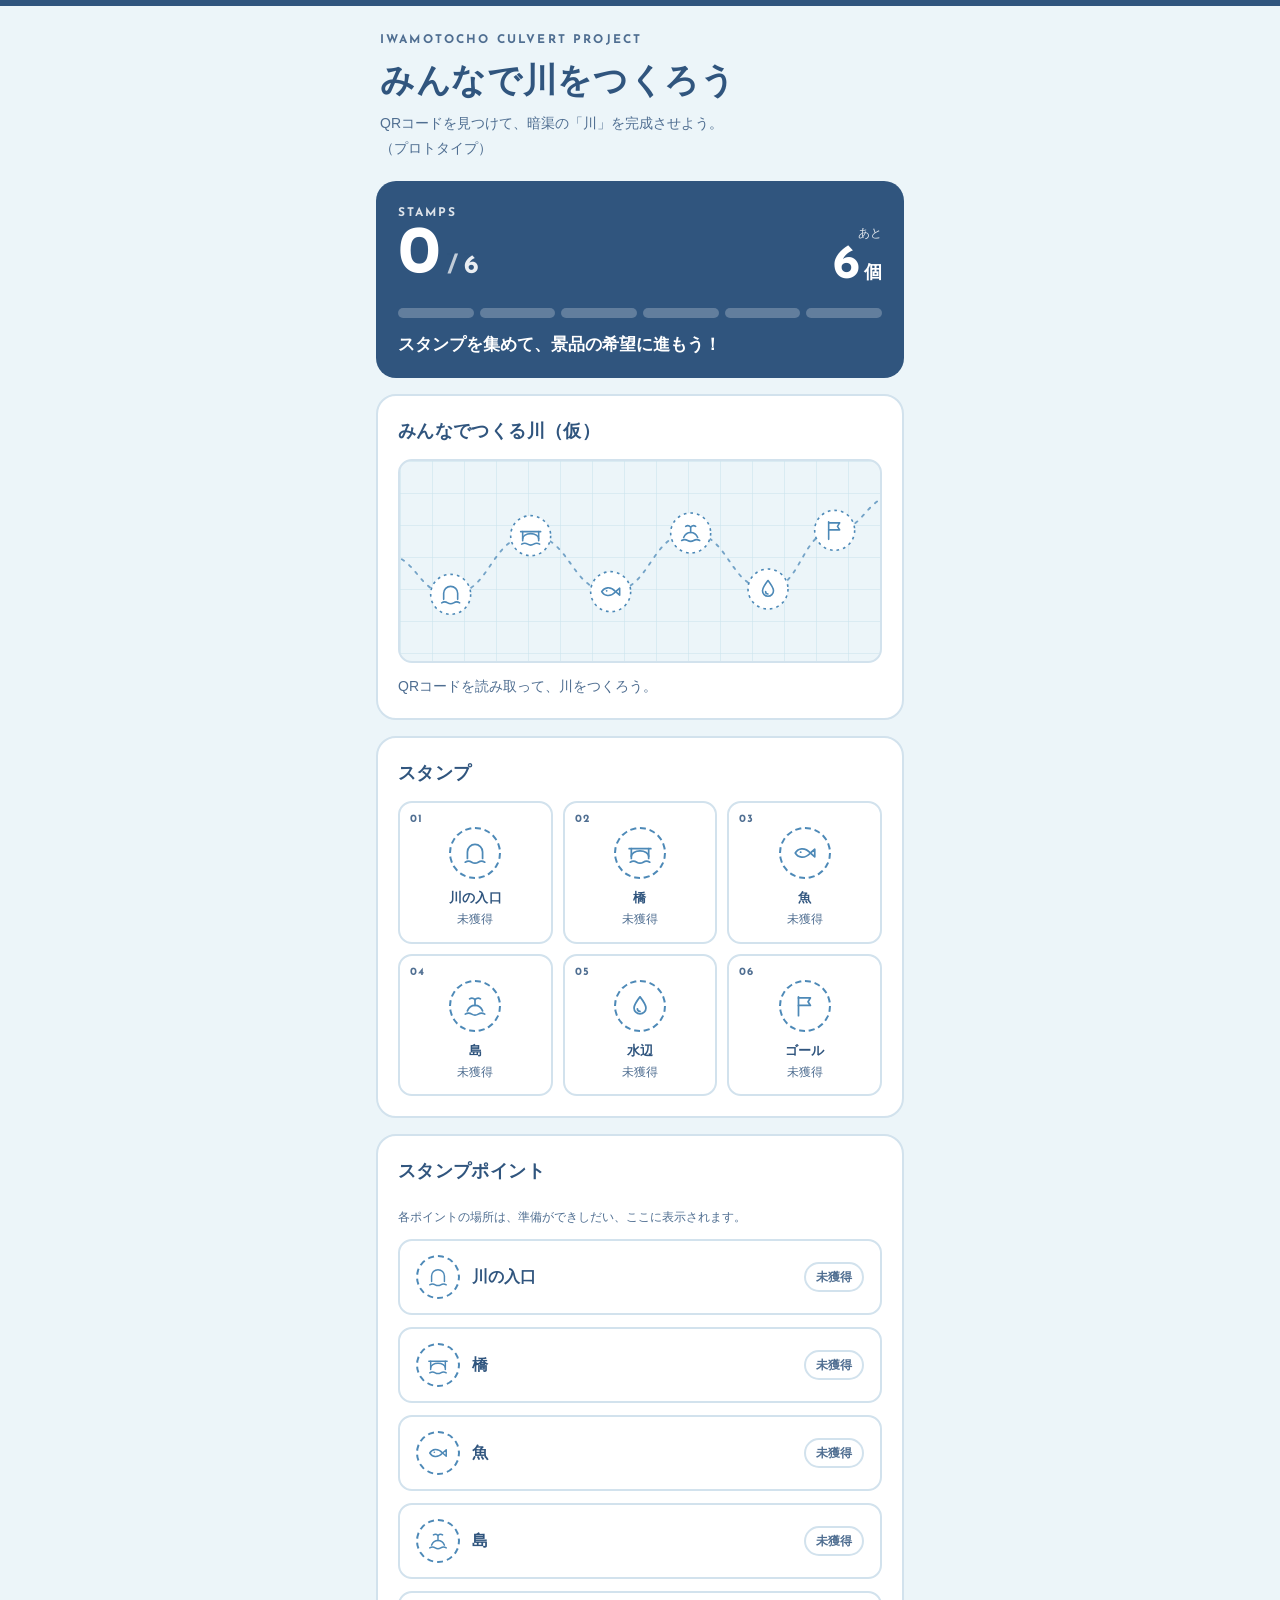
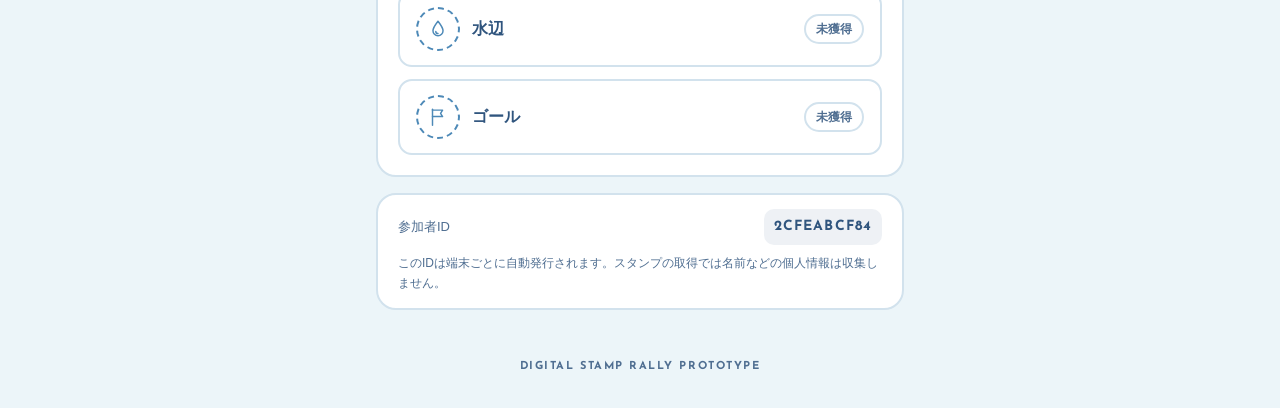
==== index.html @ 435dc647 "プロトタイプ用調整05" ====
<!doctype html>
<html lang="ja">
<head>
  <meta charset="utf-8">
  <meta name="viewport" content="width=device-width,initial-scale=1,viewport-fit=cover">
  <meta name="theme-color" content="#30557e">
  <title>みんなで川をつくろう｜デジタルスタンプラリー</title>
  <!-- 欧文・数字：Josefin Sans Bold（Google Fonts / SIL Open Font License） -->
  <link rel="preconnect" href="https://fonts.googleapis.com">
  <link rel="preconnect" href="https://fonts.gstatic.com" crossorigin>
  <link rel="stylesheet" href="https://fonts.googleapis.com/css2?family=Josefin+Sans:wght@700&display=swap">
  <!-- 日本語：筑紫A丸ゴシックのWebフォントを契約した場合は、ここに読み込みタグを追加します（README参照）
  <link rel="stylesheet" href="https://use.typekit.net/（キットID）.css">
  -->
  <link rel="stylesheet" href="brand.css">
  <link rel="stylesheet" href="style.css">
</head>
<body>
<!-- スタンプのアイコン（線画）。スタンプ枠・川の図・バナーで共通に使います。線の太さ・端の形はすべて同じです。 -->
<svg class="icon-defs" aria-hidden="true" focusable="false">
  <symbol id="icon-river" viewBox="0 0 24 24" fill="none" stroke="currentColor" stroke-width="1.6" stroke-linecap="round" stroke-linejoin="round"><path d="M5 17v-6a7 7 0 0 1 14 0v6"/><path d="M3 20.5c2-1.2 4-1.2 6 0s4 1.2 6 0 4-1.2 6 0"/></symbol>
  <symbol id="icon-bridge" viewBox="0 0 24 24" fill="none" stroke="currentColor" stroke-width="1.6" stroke-linecap="round" stroke-linejoin="round"><path d="M2 8h20"/><path d="M4 8v9M20 8v9"/><path d="M4 15a8 5 0 0 1 16 0"/><path d="M3 20.5c2-1.2 4-1.2 6 0s4 1.2 6 0 4-1.2 6 0"/></symbol>
  <symbol id="icon-fish" viewBox="0 0 24 24" fill="none" stroke="currentColor" stroke-width="1.6" stroke-linecap="round" stroke-linejoin="round"><path d="M3 12c2.5-4.2 8.5-6 14 0-5.5 6-11.5 4.2-14 0z"/><path d="M17 12l4-3.5v7z"/><circle cx="8" cy="11.2" r=".9" fill="currentColor" stroke="none"/></symbol>
  <symbol id="icon-island" viewBox="0 0 24 24" fill="none" stroke="currentColor" stroke-width="1.6" stroke-linecap="round" stroke-linejoin="round"><path d="M5 16.5c1.5-3.5 4-5 7-5s5.5 1.5 7 5"/><path d="M12 11.5V6"/><path d="M12 6c-1.6-1.5-3.5-1.6-5-.6M12 6c1.6-1.5 3.5-1.6 5-.6"/><path d="M3 19.5c2-1.2 4-1.2 6 0s4 1.2 6 0 4-1.2 6 0"/></symbol>
  <symbol id="icon-water" viewBox="0 0 24 24" fill="none" stroke="currentColor" stroke-width="1.6" stroke-linecap="round" stroke-linejoin="round"><path d="M12 3.5c3.2 4.2 5.5 7.2 5.5 10.3a5.5 5.5 0 0 1-11 0c0-3.1 2.3-6.1 5.5-10.3z"/><path d="M9.6 14.6a2.4 2.4 0 0 0 2.4 2.4"/></symbol>
  <symbol id="icon-goal" viewBox="0 0 24 24" fill="none" stroke="currentColor" stroke-width="1.6" stroke-linecap="round" stroke-linejoin="round"><path d="M6 21V3.5"/><path d="M6 4.5h11l-2.2 3.5 2.2 3.5H6"/></symbol>
  <symbol id="icon-check" viewBox="0 0 24 24" fill="none" stroke="currentColor" stroke-width="1.6" stroke-linecap="round" stroke-linejoin="round"><path d="M5 12.5l4.5 4.5L19 7.5"/></symbol>
  <symbol id="icon-pin" viewBox="0 0 24 24" fill="none" stroke="currentColor" stroke-width="1.6" stroke-linecap="round" stroke-linejoin="round"><path d="M12 21s6.5-5.6 6.5-11a6.5 6.5 0 0 0-13 0c0 5.4 6.5 11 6.5 11z"/><circle cx="12" cy="10" r="2.3"/></symbol>
  <symbol id="icon-route" viewBox="0 0 24 24" fill="none" stroke="currentColor" stroke-width="1.6" stroke-linecap="round" stroke-linejoin="round"><circle cx="6" cy="18" r="2"/><circle cx="18" cy="6" r="2"/><path d="M8 18h6.5a3.5 3.5 0 0 0 0-7h-5a3.5 3.5 0 0 1 0-7H16"/></symbol>
</svg>

<header class="hero">
  <p class="eyebrow en">IWAMOTOCHO CULVERT PROJECT</p>
  <h1><span class="ph">みんなで</span><span class="ph">川をつくろう</span></h1>
  <p class="lead"><span class="ph">QRコードを見つけて、</span><span class="ph">暗渠の「川」を</span><span class="ph">完成させよう。</span><br>
    （プロトタイプ）</p>
</header>

<main class="container">
  <!-- 進捗バナー：取得数と、景品を希望できるまでの残り個数 -->
  <section id="progressBanner" class="banner" data-state="empty" aria-label="スタンプの進み具合">
    <div class="banner-top">
      <p class="banner-count">
        <span class="banner-label en">STAMPS</span>
        <span class="banner-figure"><span id="count" class="count num">0</span><span class="of num">/</span><span id="total" class="num">6</span></span>
      </p>
      <p class="banner-remain">
        <span class="remain-wrap">
          <span class="banner-label">あと</span>
          <span class="banner-figure"><span id="remain" class="num">6</span><span class="unit">個</span></span>
        </span>
        <span class="done-wrap">
          <svg class="icon done-icon" aria-hidden="true"><use href="#icon-check"></use></svg>
          <span class="banner-label en">COMPLETE</span>
        </span>
      </p>
    </div>
    <div id="bannerBar" class="banner-bar" role="progressbar" aria-label="スタンプ獲得の進み具合" aria-valuemin="0" aria-valuemax="6" aria-valuenow="0"></div>
    <p id="bannerMessage" class="banner-message">スタンプを集めて、景品の希望に進もう！</p>
    <p id="bannerNote" class="banner-note" hidden></p>
  </section>

  <!-- QRを読み取った結果（獲得・獲得済み・通信エラー・完成） -->
  <section id="scanResult" class="scan-result" role="status" aria-live="polite" hidden></section>

  <a id="surveyLink" class="survey-link hidden" href="survey/">
    <span class="survey-link-title">アンケートに回答する</span>
    <span class="survey-link-sub">コンプリートした方へ。景品の希望もこちらから</span>
  </a>

  <section class="card river-card">
    <div class="card-head"><h2>みんなでつくる川（仮）</h2></div>
    <div id="river" class="river"></div>
    <p id="riverMessage" class="river-message">QRコードを読み取って、川をつくろう。</p>
  </section>

  <section class="card">
    <div class="card-head"><h2>スタンプ</h2></div>
    <div id="stamps" class="stamps"></div>
  </section>

  <!-- スタンプポイントの場所（js/rally-data.js に登録した内容を表示します） -->
  <section class="card spots-card" id="spotsCard">
    <div class="card-head"><h2>スタンプポイント</h2></div>
    <ul id="spotList" class="spot-list"></ul>
    <p id="spotsOverview" class="spots-overview" hidden></p>
  </section>

  <section class="card id-card">
    <div class="status-row">
      <span>参加者ID</span>
      <code id="participantId" class="num">読み込み中…</code>
    </div>
    <p class="small">このIDは端末ごとに自動発行されます。スタンプの取得では名前などの個人情報は収集しません。</p>
  </section>
</main>

<footer class="en">DIGITAL STAMP RALLY PROTOTYPE</footer>
<script src="js/config.js"></script>
<script src="js/rally-data.js"></script>
<script src="js/app.js"></script>
</body>
</html>
---- brand.css ----
/*
 * ブランド設定（すきまキッズラボ）
 * 色・フォント・角丸・余白は、ここだけで管理します。各ページのCSSは、ここの変数を使います。
 * 色を変えたいときは、このファイルの :root だけを書き換えてください。
 */
:root{
  /* ── ブランドカラー（この3色と白だけを基本にします） ── */
  --color-primary:#30557e;    /* 見出し・主要ボタン・重要な文字・強いコントラストが必要な要素 */
  --color-secondary:#4d89b7;  /* 進捗・補助的なボタンの枠・線・アイコン・スタンプの状態 */
  --color-accent:#62adca;     /* アクセント・アニメーション・進捗の強調 */
  --color-white:#ffffff;

  /* ── 読みやすさの基準（コントラスト比） ──
   * 主色 #30557e は白の上で 7.7:1。文字はこの色を基本にします。
   * サブカラー #4d89b7 は白の上で 3.8:1、アクセント #62adca は 2.5:1 のため、
   * 小さな文字には使わず、線・アイコン・図形・大きな文字にだけ使います。 */

  /* ── 上の色を白に重ねた淡い色（背景・罫線用。色味はブランドカラーと同じ） ──
   * accent 12%：ページの背景 / accent 22%・35%：区切りや面 / secondary 25%：罫線 / primary 8%：控えめな面 */
  --tint-accent-12:#ecf5f9;
  --tint-accent-22:#dcedf3;
  --tint-accent-35:#c8e2ec;
  --tint-secondary-25:#d2e2ed;
  --tint-primary-08:#eef1f5;

  /* ── 役割ごとの色 ── */
  --color-bg:var(--tint-accent-12);
  --color-surface:var(--color-white);
  --color-text:var(--color-primary);
  --color-text-muted:#4f6e91;   /* 主色を白に85%重ねた色。白の上で 5.3:1 */
  --color-line:var(--tint-secondary-25);
  --color-on-primary:var(--color-white);
  --color-on-primary-muted:rgba(255,255,255,.84);

  /* ── フォント ──
   * 日本語：筑紫A丸ゴシック。有料フォントのため、フォントファイルはこのリポジトリに含めていません。
   *   Adobe Fonts などで契約してWebフォントを読み込むと、先頭の名前で表示されます（README参照）。
   *   使えないときは、下のフォントに順に切り替わります（実際に表示されるのは筑紫A丸ゴシックではありません）。
   * 欧文・数字・英語ラベル：Josefin Sans Bold（Google Fontsから読み込み） */
  --font-ja:"fot-tsukuardgothic-std","FOT-TsukuARdGothic Std","FOT-筑紫A丸ゴシック Std","筑紫A丸ゴシック","Tsukushi A Round Gothic",
    "Hiragino Maru Gothic ProN","ヒラギノ丸ゴ ProN","Yu Gothic","YuGothic","Noto Sans JP","Meiryo",sans-serif;
  --font-en:"Josefin Sans",var(--font-ja);

  /* ── 角丸・余白 ── */
  --radius-card:20px;      /* カード・パネル */
  --radius-control:14px;   /* ボタン・入力欄・スタンプ枠 */
  --radius-pill:999px;     /* バッジ */
  --space-1:4px;--space-2:8px;--space-3:12px;--space-4:16px;--space-5:24px;--space-6:32px;

  --ease:cubic-bezier(.2,.8,.2,1);
  color-scheme:light;
}

*{box-sizing:border-box}
html{-webkit-text-size-adjust:100%}
body{margin:0;background:var(--color-bg);color:var(--color-text);font-family:var(--font-ja);line-height:1.7;-webkit-tap-highlight-color:transparent}
body:before{content:"";display:block;height:6px;background:var(--color-primary)}
body{padding:0 env(safe-area-inset-right) env(safe-area-inset-bottom) env(safe-area-inset-left)}

/* 欧文・数字・英語ラベル（Josefin Sans Bold） */
.en{font-family:var(--font-en);font-weight:700;letter-spacing:.14em}
.num{font-family:var(--font-en);font-weight:700;font-variant-numeric:lining-nums tabular-nums}

/* 日本語の見出しを、文節の区切りでだけ折り返す */
.ph{display:inline-block}

a{color:var(--color-primary);text-decoration-color:var(--color-secondary);text-underline-offset:3px;text-decoration-thickness:2px}
:focus-visible{outline:3px solid var(--color-primary);outline-offset:2px}

/* ボタン（共通）：主要＝主色で塗る / 補助＝白地にサブカラーの枠 */
.btn{display:inline-flex;align-items:center;justify-content:center;gap:var(--space-2);min-height:48px;padding:10px 18px;border-radius:var(--radius-control);
  font:inherit;font-weight:700;font-size:15px;text-decoration:none;cursor:pointer;border:2px solid var(--color-primary);background:var(--color-primary);color:var(--color-on-primary)}
.btn.sub{background:var(--color-white);border-color:var(--color-secondary);color:var(--color-primary)}
.btn:disabled{opacity:.6;cursor:wait}
---- style.css ----
/* スタンプラリー画面のスタイル。色・フォント・角丸は brand.css の変数を使います。 */
.icon-defs{position:absolute;width:0;height:0;overflow:hidden}
.hidden{display:none}
.icon{width:24px;height:24px;flex:none}

/* ヘッダー */
.hero{max-width:560px;margin:auto;padding:var(--space-5) 20px var(--space-3)}
.eyebrow{font-size:12px;letter-spacing:.18em;color:var(--color-text-muted);margin:0 0 var(--space-2)}
.hero h1{font-weight:700;font-size:clamp(26px,7.4vw,34px);letter-spacing:.02em;line-height:1.3;margin:0 0 var(--space-2)}
.hero .lead{margin:0;color:var(--color-text-muted);font-size:14px;line-height:1.8}

.container{max-width:560px;margin:auto;padding:var(--space-2) var(--space-4) var(--space-5)}
.card{background:var(--color-surface);border:2px solid var(--color-line);border-radius:var(--radius-card);padding:20px;margin-bottom:var(--space-4)}
.card-head{display:flex;justify-content:space-between;align-items:baseline;gap:var(--space-3);margin-bottom:var(--space-3)}
.card-head h2{font-weight:700;font-size:18px;letter-spacing:.02em;margin:0}

/* 進捗バナー */
.banner{position:relative;margin:0 0 var(--space-4);padding:var(--space-5) 22px 20px;border-radius:var(--radius-card);background:var(--color-primary);color:var(--color-on-primary);overflow:hidden}
.banner.is-new{animation:glow 1.3s .15s ease-out}
.banner-top{display:flex;justify-content:space-between;align-items:flex-end;gap:var(--space-4)}
.banner-count,.banner-remain{margin:0}
.banner-label{display:block;font-size:12px;line-height:1.4;color:var(--color-on-primary-muted)}
.banner-label.en{letter-spacing:.16em}
.banner-figure{display:flex;align-items:baseline;gap:4px;line-height:1}
.banner-count .count{font-size:clamp(52px,16vw,68px);display:inline-block}
.banner-count .of{font-size:26px;opacity:.7;margin:0 2px}
.banner-count #total{font-size:26px;opacity:.9}
.banner-remain{text-align:right}
.banner-remain .banner-figure{justify-content:flex-end}
.banner-remain #remain{font-size:clamp(38px,12vw,48px);display:inline-block}
.banner-remain .unit{font-size:18px;font-weight:700}
.count.bump,#remain.bump{animation:bump .6s var(--ease)}
.done-wrap{display:none;flex-direction:column;align-items:flex-end;gap:var(--space-1)}
.done-icon{width:40px;height:40px;padding:8px;border-radius:50%;background:var(--color-accent);color:var(--color-primary);box-sizing:border-box}
.banner[data-state=complete] .remain-wrap{display:none}
.banner[data-state=complete] .done-wrap{display:flex}
.banner[data-state=complete].is-new .done-icon{animation:press .7s .2s var(--ease) both}
.banner-bar{display:grid;grid-auto-flow:column;grid-auto-columns:1fr;gap:6px;margin:18px 0 14px}
.seg{position:relative;height:10px;border-radius:var(--radius-pill);background:rgba(255,255,255,.24);overflow:hidden}
.seg:after{content:"";position:absolute;inset:0;border-radius:inherit;background:var(--color-accent);transform:scaleX(0);transform-origin:left}
.seg.on:after{transform:scaleX(1)}
.seg.is-new:after{animation:seg-fill .8s .1s var(--ease) both}
.banner-message{margin:0;font-size:17px;font-weight:700;line-height:1.55}
.banner-note{margin:var(--space-2) 0 0;font-size:13px;line-height:1.6;color:var(--color-on-primary-muted)}

/* 川の図：点線が暗渠、獲得した区間に水が現れる */
.river{border-radius:var(--radius-control);background:var(--tint-accent-12);border:2px solid var(--color-line);overflow:hidden}
.river svg{display:block;width:100%;height:auto}
.river .grid{fill:none;stroke:var(--tint-accent-35);stroke-width:.8}
.river .culvert{fill:none;stroke:var(--color-secondary);stroke-opacity:.75;stroke-width:1.4;stroke-dasharray:2 5;stroke-linecap:round}
.river .water{fill:none;stroke:var(--color-accent);stroke-width:7;stroke-linecap:round}
.river .water.is-new{stroke-dasharray:1;stroke-dashoffset:1;animation:reveal 1s .15s var(--ease) forwards}
.river .water.outflow.is-new{animation-delay:.9s}
.river .flow{fill:none;stroke:var(--color-white);stroke-width:1.6;stroke-linecap:round;stroke-dasharray:.02 .03;opacity:.85;animation:flow 14s linear infinite}
.river .flow.is-new{opacity:0;animation:flow 14s linear infinite,fade-in .8s 1.5s forwards}
.river .node{color:var(--color-secondary);transform-box:fill-box;transform-origin:center}
.river .disc{fill:var(--color-white);stroke:var(--color-secondary);stroke-width:1.2;stroke-dasharray:2 3}
.river .halo{fill:none;stroke:var(--color-accent);stroke-width:2;opacity:0;transform-box:fill-box;transform-origin:center}
.river .node.got{color:var(--color-white)}
.river .node.got .disc{fill:var(--color-primary);stroke:var(--color-white);stroke-width:2;stroke-dasharray:none}
.river .node.is-new{animation:press .7s var(--ease) both}
.river .node.is-new .halo{animation:halo 1.3s .25s ease-out}
.river .node.is-again{animation:nudge .9s ease}
.river-message{margin:var(--space-3) 0 0;font-size:14px;color:var(--color-text-muted)}
.river.is-complete+.river-message{color:var(--color-primary);font-weight:700;font-size:16px}

/* スタンプ枠 */
.stamps{display:grid;grid-template-columns:repeat(3,1fr);gap:10px}
.stamp{position:relative;padding:24px 6px 12px;border:2px solid var(--color-line);border-radius:var(--radius-control);background:var(--color-white);text-align:center;transition:border-color .3s}
.stamp-no{position:absolute;top:8px;left:10px;font-family:var(--font-en);font-weight:700;font-size:11px;letter-spacing:.1em;color:var(--color-text-muted)}
.seal{width:52px;height:52px;margin:0 auto 8px;border-radius:50%;border:2px dashed var(--color-secondary);display:grid;place-items:center;color:var(--color-secondary)}
.seal .icon{width:26px;height:26px}
.stamp strong{display:block;font-size:13px;font-weight:700;letter-spacing:.02em}
.stamp small{display:block;font-size:12px;color:var(--color-text-muted)}
.stamp.got{border-color:var(--color-secondary)}
.stamp.got .seal{border:0;background:var(--color-primary);color:var(--color-white)}
.stamp.got small{color:var(--color-primary);font-weight:700}
.stamp.is-new{border-color:var(--color-accent);animation:ring 1.4s .2s ease-out}
.stamp.is-new .seal{animation:press .7s var(--ease) both}
.stamp.is-new:after,.stamp.is-again:after{position:absolute;top:8px;right:10px;font-family:var(--font-en);font-weight:700;font-size:10.5px;letter-spacing:.1em;color:var(--color-primary)}
.stamp.is-new:after{content:"NEW"}
.stamp.is-again{border-color:var(--color-primary);animation:again 1.6s ease}
.stamp.is-again:after{content:"再読取";font-family:var(--font-ja);letter-spacing:.04em;color:var(--color-text-muted)}

/* 読み取り結果パネル */
.scan-result{position:relative;margin:0 0 var(--space-4);padding:20px 18px 16px;border-radius:var(--radius-card);background:var(--color-white);border:2px solid var(--color-line);animation:rise .45s var(--ease)}
.scan-result.settled{animation:none}
.sr-main{display:flex;gap:14px;align-items:flex-start;padding-right:30px}
.sr-main>div{min-width:0}
.sr-seal{flex:none;width:56px;height:56px;border-radius:50%;display:grid;place-items:center;background:var(--color-primary);color:var(--color-white)}
.sr-seal .icon{width:28px;height:28px}
.sr-kicker{margin:2px 0 4px;font-family:var(--font-en);font-weight:700;font-size:12px;letter-spacing:.14em;color:var(--color-text-muted)}
.sr-title{margin:0;font-weight:700;font-size:20px;line-height:1.45}
.sr-body{margin:6px 0 0;font-size:14px;color:var(--color-text-muted)}
.sr-title,.sr-body{word-break:auto-phrase}
.sr-close{position:absolute;top:6px;right:6px;width:44px;height:44px;border:0;border-radius:50%;background:transparent;color:var(--color-text-muted);font-size:22px;line-height:1;cursor:pointer}
.sr-sync{display:flex;align-items:center;gap:var(--space-2);margin:14px 0 0;padding-top:12px;border-top:2px solid var(--color-line);font-size:13px;color:var(--color-text-muted)}
.sr-sync:before{content:"";flex:none;width:10px;height:10px;border-radius:50%;background:var(--color-secondary)}
.sr-sync[data-state=saving]:before{animation:blink 1s ease-in-out infinite}
.sr-sync[data-state=saved]:before{background:var(--color-accent)}
.sr-sync[data-state=failed]:before{background:var(--color-white);border:2.5px solid var(--color-primary)}
.sr-error{margin:var(--space-3) 0 0;padding:var(--space-3) 14px;border-radius:var(--radius-control);background:var(--tint-primary-08);border:2px dashed var(--color-secondary);font-size:14px;color:var(--color-text)}
.sr-error strong{display:block;margin-bottom:2px;font-size:15px}
.sr-error p{margin:0}
.sr-retry,.sr-cta{display:flex;align-items:center;justify-content:center;width:100%;min-height:48px;margin-top:var(--space-3);padding:10px 16px;border-radius:var(--radius-control);font:inherit;font-weight:700;font-size:15px;text-align:center;text-decoration:none;cursor:pointer}
.sr-retry{border:2px solid var(--color-secondary);background:var(--color-white);color:var(--color-primary)}
.sr-cta{border:2px solid var(--color-primary);background:var(--color-primary);color:var(--color-white)}
.scan-result[data-tone=new]{border-color:var(--color-accent);box-shadow:inset 6px 0 0 var(--color-accent)}
.scan-result[data-tone=new]:not(.settled) .sr-seal{animation:press .7s .1s var(--ease) both}
.scan-result[data-tone=again] .sr-seal{background:var(--color-white);border:2px solid var(--color-primary);color:var(--color-primary)}
.scan-result[data-tone=info] .sr-seal,.scan-result[data-tone=error] .sr-seal{background:var(--color-white);border:2px dashed var(--color-primary);color:var(--color-primary);font-family:var(--font-en);font-size:26px;font-weight:700}
.scan-result[data-tone=info],.scan-result[data-tone=error]{border-style:dashed;border-color:var(--color-secondary)}
.scan-result[data-tone=complete]{background:var(--tint-accent-22);border-color:var(--color-accent);overflow:hidden}
.scan-result[data-tone=complete]:after{content:"";position:absolute;left:-10%;right:-10%;bottom:-38px;height:60px;border-top:2px solid var(--color-accent);border-radius:50%;animation:wave 1.4s .2s var(--ease) both;pointer-events:none}
.scan-result[data-tone=complete]:not(.settled) .sr-seal{animation:press .7s .1s var(--ease) both}
.scan-result[data-tone=complete] .sr-kicker,.scan-result[data-tone=complete] .sr-body,.scan-result[data-tone=complete] .sr-sync,.scan-result[data-tone=complete] .sr-close{color:var(--color-primary)}
.scan-result[data-tone=complete] .sr-title{font-size:23px}
.scan-result[data-tone=complete] .sr-sync{border-color:var(--tint-accent-35)}
.scan-result[data-tone=complete] .sr-sync:before{background:var(--color-primary)}
.scan-result[data-tone=complete] .sr-error{background:var(--color-white)}

/* アンケートへの導線 */
.survey-link{display:block;margin-bottom:var(--space-4);padding:18px 48px 18px 20px;border-radius:var(--radius-card);background:var(--color-primary);color:var(--color-on-primary);text-decoration:none;position:relative;border:2px solid var(--color-primary)}
.survey-link:after{content:"→";position:absolute;right:20px;top:50%;transform:translateY(-50%);font-size:20px}
.survey-link-title{display:block;font-weight:700;font-size:17px}
.survey-link-sub{display:block;font-size:13px;color:var(--color-on-primary-muted);margin-top:2px}
.survey-link.hidden{display:none}

/* スタンプポイントの案内 */
.spot-list{list-style:none;margin:0;padding:0;display:grid;gap:var(--space-3)}
.spot{border:2px solid var(--color-line);border-radius:var(--radius-control);padding:14px 16px;background:var(--color-white)}
.spot.got{border-color:var(--color-secondary)}
.spot.is-new{animation:ring 1.4s .2s ease-out}
.spot-head{display:flex;align-items:center;gap:var(--space-3)}
.spot-seal{flex:none;width:44px;height:44px;border-radius:50%;display:grid;place-items:center;border:2px dashed var(--color-secondary);color:var(--color-secondary)}
.spot-seal .icon{width:22px;height:22px}
.spot.got .spot-seal{border:0;background:var(--color-primary);color:var(--color-white)}
.spot-name{flex:1;min-width:0;font-weight:700;font-size:16px}
.spot-state{flex:none;font-size:12px;font-weight:700;padding:3px 10px;border-radius:var(--radius-pill);border:2px solid var(--color-line);color:var(--color-text-muted);white-space:nowrap}
.spot.got .spot-state{background:var(--color-primary);border-color:var(--color-primary);color:var(--color-white)}
.spot-desc{margin:var(--space-3) 0 0;font-size:14px;line-height:1.7}
.spot-desc.pending{color:var(--color-text-muted)}
.spot-actions{display:flex;flex-wrap:wrap;gap:var(--space-2);margin-top:var(--space-3)}
.spot-actions .btn{flex:1 1 150px;min-height:46px;padding:8px 12px;font-size:14px}
.spot-actions .icon{width:18px;height:18px}
.spot-map{margin-top:var(--space-3);border-radius:var(--radius-control);overflow:hidden;border:2px solid var(--color-line);aspect-ratio:4/3;background:var(--tint-accent-12)}
.spot-map iframe{display:block;width:100%;height:100%;border:0}
.spots-overview{margin:var(--space-4) 0 0}
.spots-overview .btn{width:100%}

/* 参加者ID */
.id-card{padding:14px 20px}
.status-row{display:flex;justify-content:space-between;align-items:center;gap:var(--space-3)}
.status-row span{font-size:13px;color:var(--color-text-muted)}
code{font-size:14px;letter-spacing:.08em;background:var(--tint-primary-08);padding:6px 10px;border-radius:10px;color:var(--color-primary)}
.small{font-size:12px;color:var(--color-text-muted);line-height:1.7;margin:var(--space-2) 0 0}
footer{text-align:center;color:var(--color-text-muted);font-size:11px;letter-spacing:.16em;padding:var(--space-2) 0 var(--space-6)}

@keyframes press{0%{transform:scale(1.55) rotate(-12deg);opacity:0}55%{transform:scale(.94) rotate(2deg);opacity:1}100%{transform:none;opacity:1}}
@keyframes halo{0%{opacity:.7;transform:scale(1)}100%{opacity:0;transform:scale(2.4)}}
@keyframes ring{0%{box-shadow:0 0 0 0 rgba(98,173,202,.6)}100%{box-shadow:0 0 0 12px rgba(98,173,202,0)}}
@keyframes glow{0%{box-shadow:0 0 0 0 rgba(98,173,202,.7)}100%{box-shadow:0 0 0 14px rgba(98,173,202,0)}}
@keyframes again{0%,100%{box-shadow:0 0 0 0 rgba(48,85,126,0)}25%{box-shadow:0 0 0 4px rgba(48,85,126,.16)}}
@keyframes nudge{0%,100%{transform:none}30%{transform:scale(1.12)}}
@keyframes bump{0%{transform:translateY(45%);opacity:0}100%{transform:none;opacity:1}}
@keyframes seg-fill{from{transform:scaleX(0)}to{transform:scaleX(1)}}
@keyframes rise{from{transform:translateY(10px);opacity:0}to{transform:none;opacity:1}}
@keyframes reveal{to{stroke-dashoffset:0}}
@keyframes flow{to{stroke-dashoffset:-1}}
@keyframes fade-in{to{opacity:.85}}
@keyframes wave{from{transform:translateY(30px);opacity:0}to{transform:none;opacity:1}}
@keyframes blink{50%{opacity:.25}}

@media(max-width:340px){.stamps{grid-template-columns:repeat(2,1fr)}}
@media(max-width:380px){
  .banner{padding:20px 18px 18px}
  .banner-message{font-size:16px}
  .scan-result{padding:16px 14px 14px}
  .sr-main{gap:12px;padding-right:26px}
  .sr-seal{width:44px;height:44px}
  .sr-seal .icon{width:24px;height:24px}
  .sr-title{font-size:18px}
  .scan-result[data-tone=complete] .sr-title{font-size:20px}
}
/* OSで「視差効果を減らす」を選んでいる人には、アニメーションを止めて最終の状態だけを表示する */
@media(prefers-reduced-motion:reduce){
  *,*:before,*:after{animation-duration:.01ms!important;animation-delay:0s!important;animation-iteration-count:1!important;transition:none!important}
  .river .water.is-new{stroke-dashoffset:0}
}
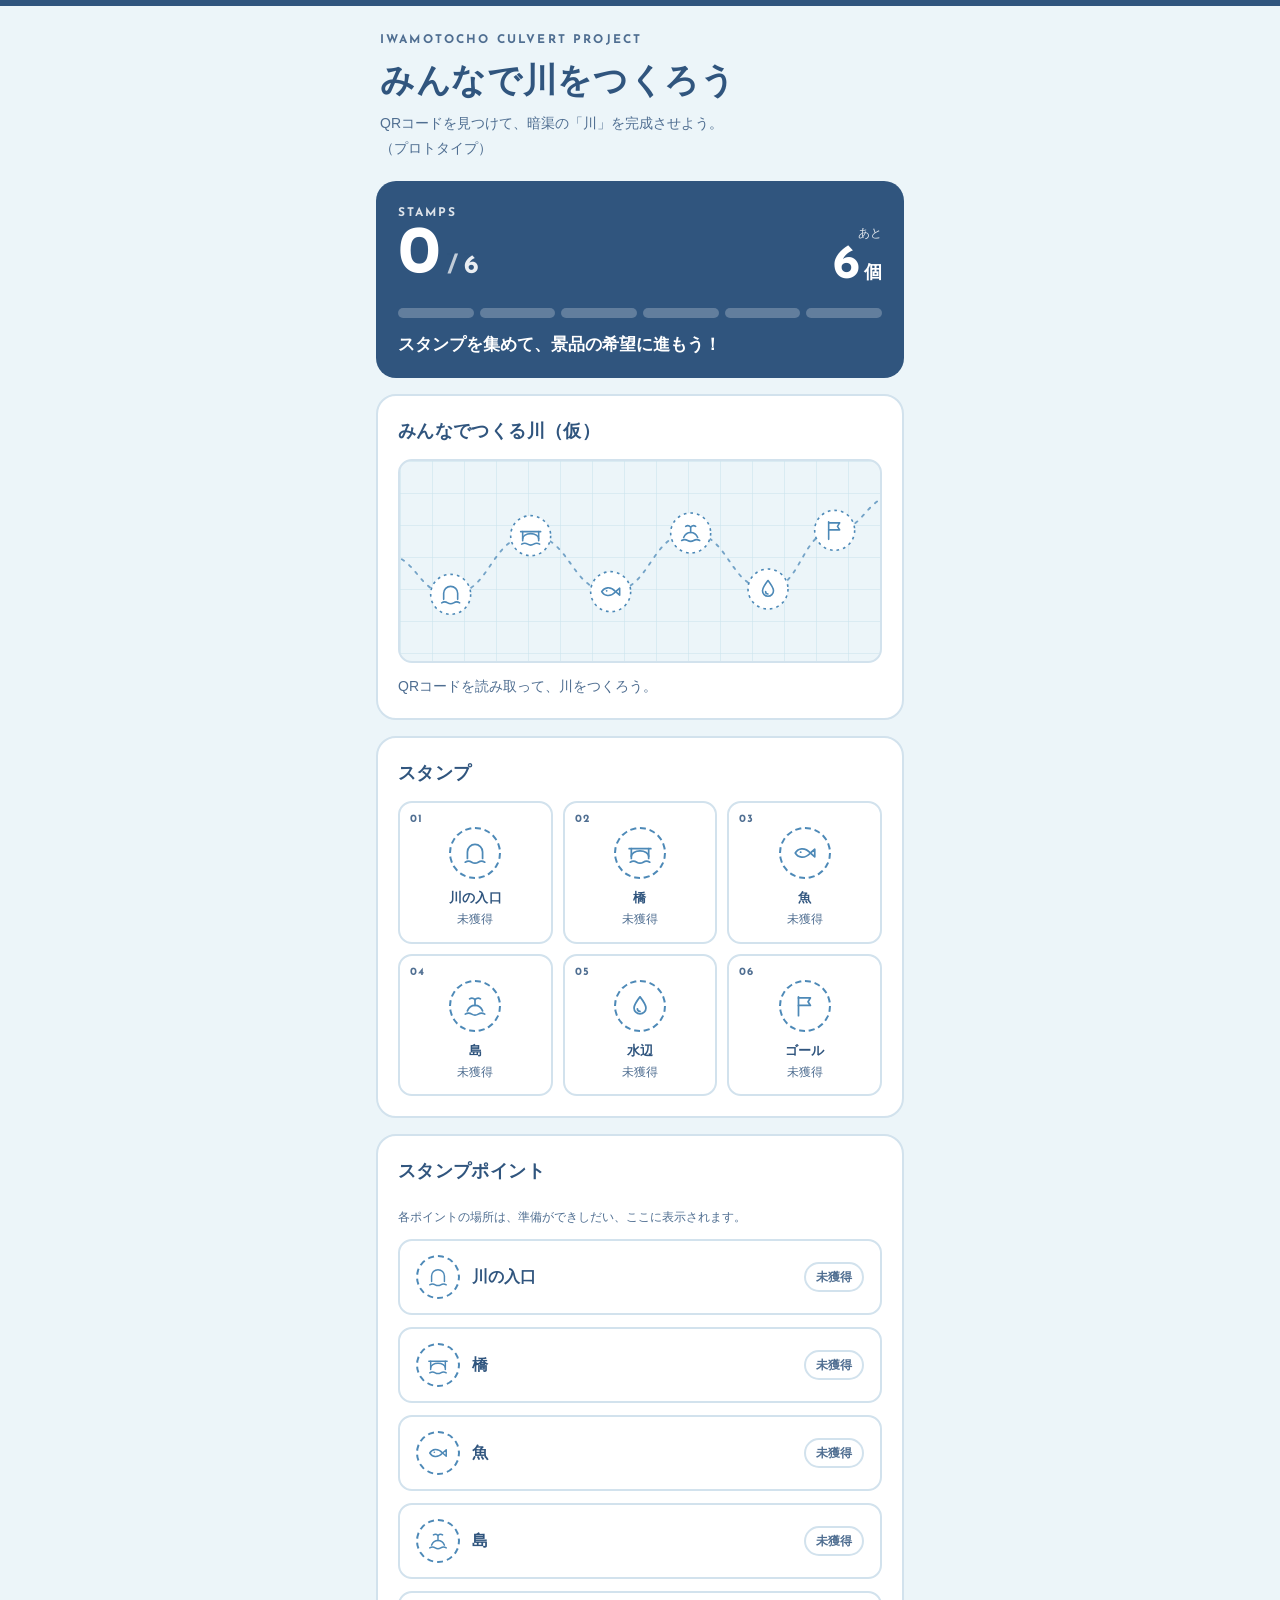
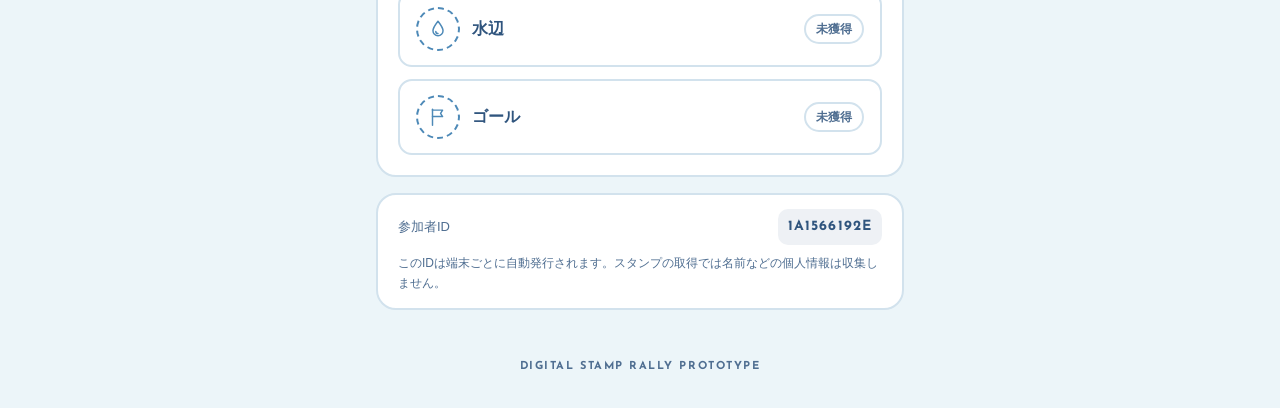
==== commit 476f686c: "プロトタイプ用調整06" ====
--- a/index.html
+++ b/index.html
@@ -4,6 +4,7 @@
   <meta charset="utf-8">
   <meta name="viewport" content="width=device-width,initial-scale=1,viewport-fit=cover">
   <meta name="theme-color" content="#30557e">
+  <meta name="color-scheme" content="light">
   <title>みんなで川をつくろう｜デジタルスタンプラリー</title>
   <!-- 欧文・数字：Josefin Sans Bold（Google Fonts / SIL Open Font License） -->
   <link rel="preconnect" href="https://fonts.googleapis.com">
@@ -12,12 +13,13 @@
   <!-- 日本語：筑紫A丸ゴシックのWebフォントを契約した場合は、ここに読み込みタグを追加します（README参照）
   <link rel="stylesheet" href="https://use.typekit.net/（キットID）.css">
   -->
-  <link rel="stylesheet" href="brand.css">
-  <link rel="stylesheet" href="style.css">
+  <link rel="stylesheet" href="brand.css?v=83e38fe7">
+  <link rel="stylesheet" href="style.css?v=24556202">
 </head>
 <body>
+<noscript><p style="margin:16px;font-size:14px">このページを使うには、ブラウザのJavaScriptを有効にしてください。</p></noscript>
 <!-- スタンプのアイコン（線画）。スタンプ枠・川の図・バナーで共通に使います。線の太さ・端の形はすべて同じです。 -->
-<svg class="icon-defs" aria-hidden="true" focusable="false">
+<svg class="icon-defs" width="0" height="0" style="position:absolute;width:0;height:0;overflow:hidden" aria-hidden="true" focusable="false">
   <symbol id="icon-river" viewBox="0 0 24 24" fill="none" stroke="currentColor" stroke-width="1.6" stroke-linecap="round" stroke-linejoin="round"><path d="M5 17v-6a7 7 0 0 1 14 0v6"/><path d="M3 20.5c2-1.2 4-1.2 6 0s4 1.2 6 0 4-1.2 6 0"/></symbol>
   <symbol id="icon-bridge" viewBox="0 0 24 24" fill="none" stroke="currentColor" stroke-width="1.6" stroke-linecap="round" stroke-linejoin="round"><path d="M2 8h20"/><path d="M4 8v9M20 8v9"/><path d="M4 15a8 5 0 0 1 16 0"/><path d="M3 20.5c2-1.2 4-1.2 6 0s4 1.2 6 0 4-1.2 6 0"/></symbol>
   <symbol id="icon-fish" viewBox="0 0 24 24" fill="none" stroke="currentColor" stroke-width="1.6" stroke-linecap="round" stroke-linejoin="round"><path d="M3 12c2.5-4.2 8.5-6 14 0-5.5 6-11.5 4.2-14 0z"/><path d="M17 12l4-3.5v7z"/><circle cx="8" cy="11.2" r=".9" fill="currentColor" stroke="none"/></symbol>
@@ -49,8 +51,8 @@
           <span class="banner-label">あと</span>
           <span class="banner-figure"><span id="remain" class="num">6</span><span class="unit">個</span></span>
         </span>
-        <span class="done-wrap">
-          <svg class="icon done-icon" aria-hidden="true"><use href="#icon-check"></use></svg>
+        <span class="done-wrap" hidden>
+          <svg class="icon done-icon" width="40" height="40" aria-hidden="true"><use href="#icon-check"></use></svg>
           <span class="banner-label en">COMPLETE</span>
         </span>
       </p>
@@ -60,10 +62,13 @@
     <p id="bannerNote" class="banner-note" hidden></p>
   </section>
 
+  <!-- ブラウザが記録の保存を許可していないときの案内（js/app.js が表示します） -->
+  <p id="storageNote" class="storage-note" role="status" hidden><strong>このブラウザでは、記録を保存できません。</strong><br>プライベートブラウズや、制限のあるアプリ内ブラウザでは、取得したスタンプが次のQRコードの読み取りに引き継がれません。SafariやChromeなどの通常のブラウザで、開き直してください。</p>
+
   <!-- QRを読み取った結果（獲得・獲得済み・通信エラー・完成） -->
   <section id="scanResult" class="scan-result" role="status" aria-live="polite" hidden></section>
 
-  <a id="surveyLink" class="survey-link hidden" href="survey/">
+  <a id="surveyLink" class="survey-link" href="survey/" hidden>
     <span class="survey-link-title">アンケートに回答する</span>
     <span class="survey-link-sub">コンプリートした方へ。景品の希望もこちらから</span>
   </a>
@@ -96,8 +101,8 @@
 </main>
 
 <footer class="en">DIGITAL STAMP RALLY PROTOTYPE</footer>
-<script src="js/config.js"></script>
-<script src="js/rally-data.js"></script>
-<script src="js/app.js"></script>
+<script src="js/config.js?v=aae7ba99"></script>
+<script src="js/rally-data.js?v=cb92fd01"></script>
+<script src="js/app.js?v=bdc0f8ca"></script>
 </body>
 </html>
--- a/brand.css
+++ b/brand.css
@@ -52,6 +52,8 @@
 }
 
 *{box-sizing:border-box}
+/* hidden属性で隠した要素は、他のCSSの display 指定に関係なく必ず隠す */
+[hidden]{display:none!important}
 html{-webkit-text-size-adjust:100%}
 body{margin:0;background:var(--color-bg);color:var(--color-text);font-family:var(--font-ja);line-height:1.7;-webkit-tap-highlight-color:transparent}
 body:before{content:"";display:block;height:6px;background:var(--color-primary)}
--- a/style.css
+++ b/style.css
@@ -1,6 +1,5 @@
 /* スタンプラリー画面のスタイル。色・フォント・角丸は brand.css の変数を使います。 */
 .icon-defs{position:absolute;width:0;height:0;overflow:hidden}
-.hidden{display:none}
 .icon{width:24px;height:24px;flex:none}
 
 /* ヘッダー */
@@ -30,18 +29,18 @@
 .banner-remain #remain{font-size:clamp(38px,12vw,48px);display:inline-block}
 .banner-remain .unit{font-size:18px;font-weight:700}
 .count.bump,#remain.bump{animation:bump .6s var(--ease)}
-.done-wrap{display:none;flex-direction:column;align-items:flex-end;gap:var(--space-1)}
+.done-wrap{display:flex;flex-direction:column;align-items:flex-end;gap:var(--space-1)}
 .done-icon{width:40px;height:40px;padding:8px;border-radius:50%;background:var(--color-accent);color:var(--color-primary);box-sizing:border-box}
-.banner[data-state=complete] .remain-wrap{display:none}
-.banner[data-state=complete] .done-wrap{display:flex}
 .banner[data-state=complete].is-new .done-icon{animation:press .7s .2s var(--ease) both}
 .banner-bar{display:grid;grid-auto-flow:column;grid-auto-columns:1fr;gap:6px;margin:18px 0 14px}
 .seg{position:relative;height:10px;border-radius:var(--radius-pill);background:rgba(255,255,255,.24);overflow:hidden}
-.seg:after{content:"";position:absolute;inset:0;border-radius:inherit;background:var(--color-accent);transform:scaleX(0);transform-origin:left}
+.seg:after{content:"";position:absolute;top:0;right:0;bottom:0;left:0;border-radius:inherit;background:var(--color-accent);transform:scaleX(0);transform-origin:left}
 .seg.on:after{transform:scaleX(1)}
 .seg.is-new:after{animation:seg-fill .8s .1s var(--ease) both}
 .banner-message{margin:0;font-size:17px;font-weight:700;line-height:1.55}
 .banner-note{margin:var(--space-2) 0 0;font-size:13px;line-height:1.6;color:var(--color-on-primary-muted)}
+
+.storage-note{margin:0 0 var(--space-4);padding:var(--space-3) var(--space-4);border-radius:var(--radius-control);background:var(--color-white);border:2px dashed var(--color-secondary);font-size:14px;line-height:1.7}
 
 /* 川の図：点線が暗渠、獲得した区間に水が現れる */
 .river{border-radius:var(--radius-control);background:var(--tint-accent-12);border:2px solid var(--color-line);overflow:hidden}
@@ -124,7 +123,6 @@
 .survey-link:after{content:"→";position:absolute;right:20px;top:50%;transform:translateY(-50%);font-size:20px}
 .survey-link-title{display:block;font-weight:700;font-size:17px}
 .survey-link-sub{display:block;font-size:13px;color:var(--color-on-primary-muted);margin-top:2px}
-.survey-link.hidden{display:none}
 
 /* スタンプポイントの案内 */
 .spot-list{list-style:none;margin:0;padding:0;display:grid;gap:var(--space-3)}
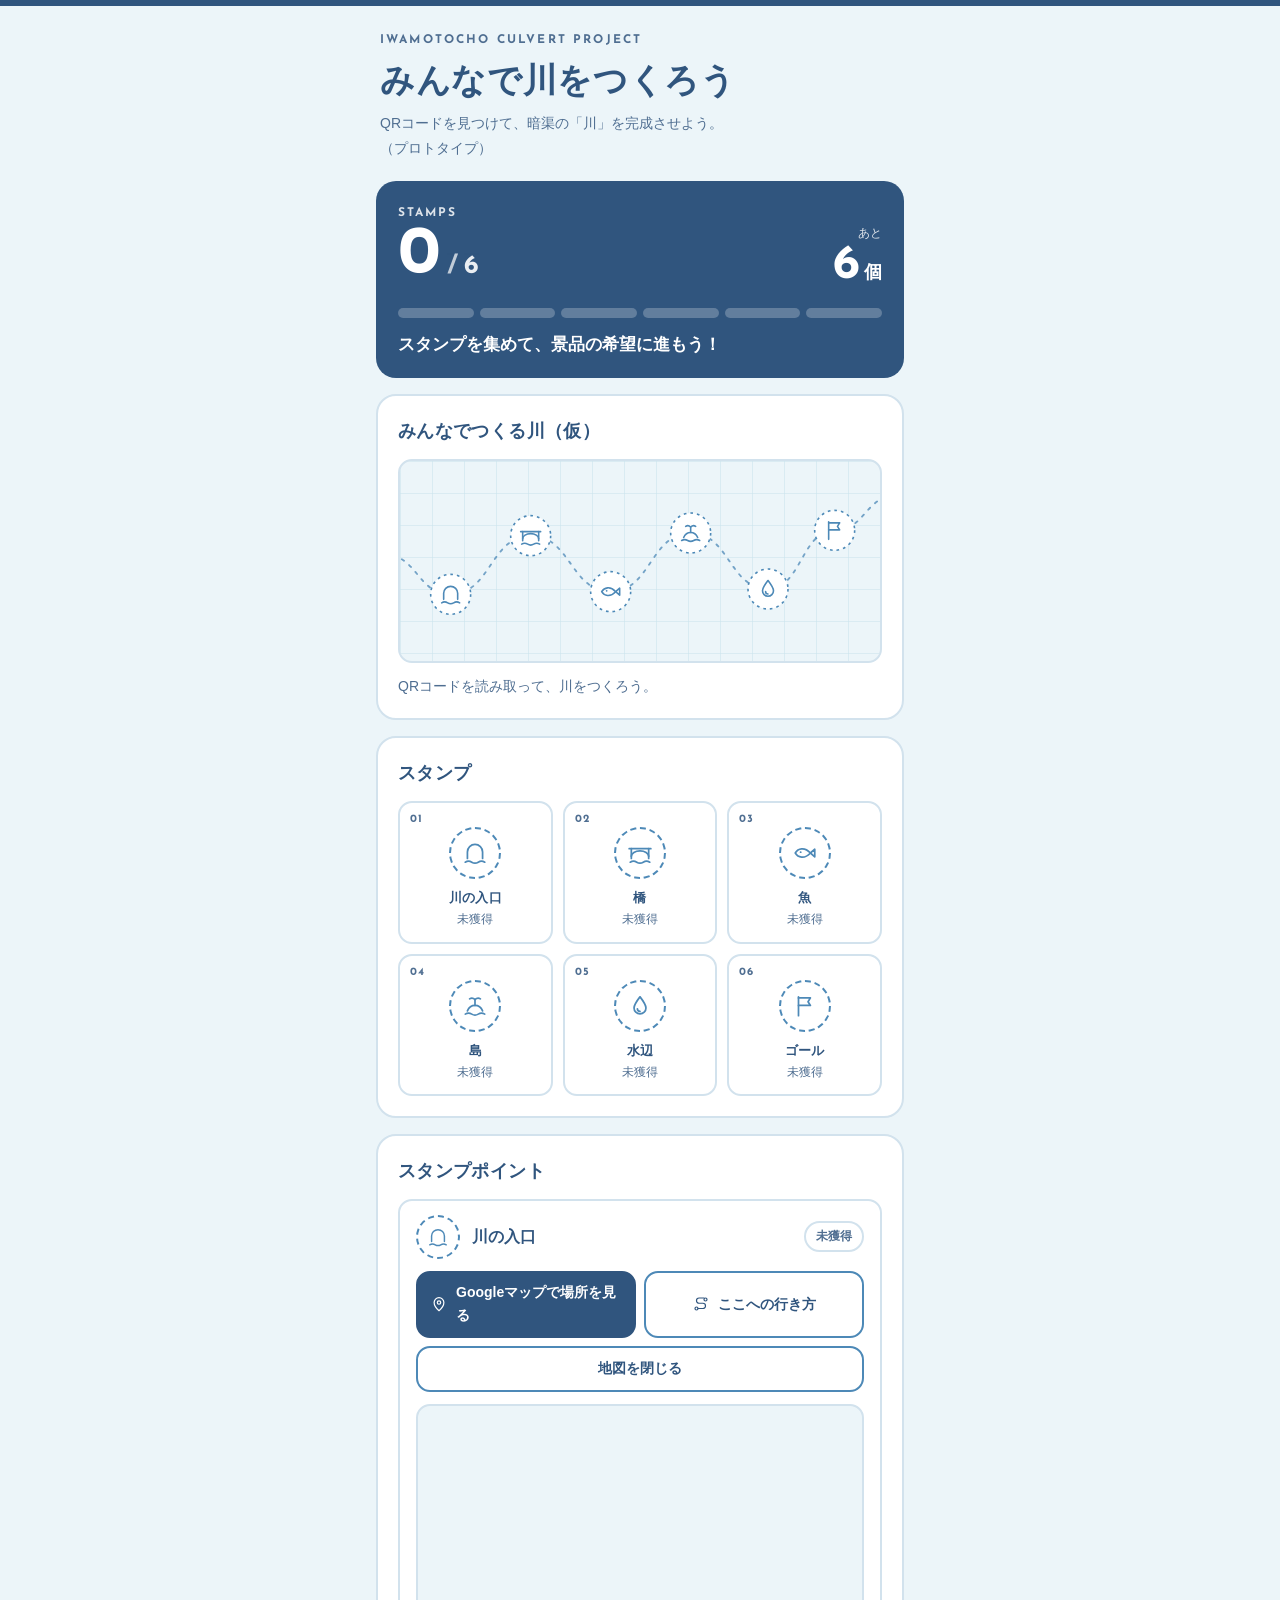
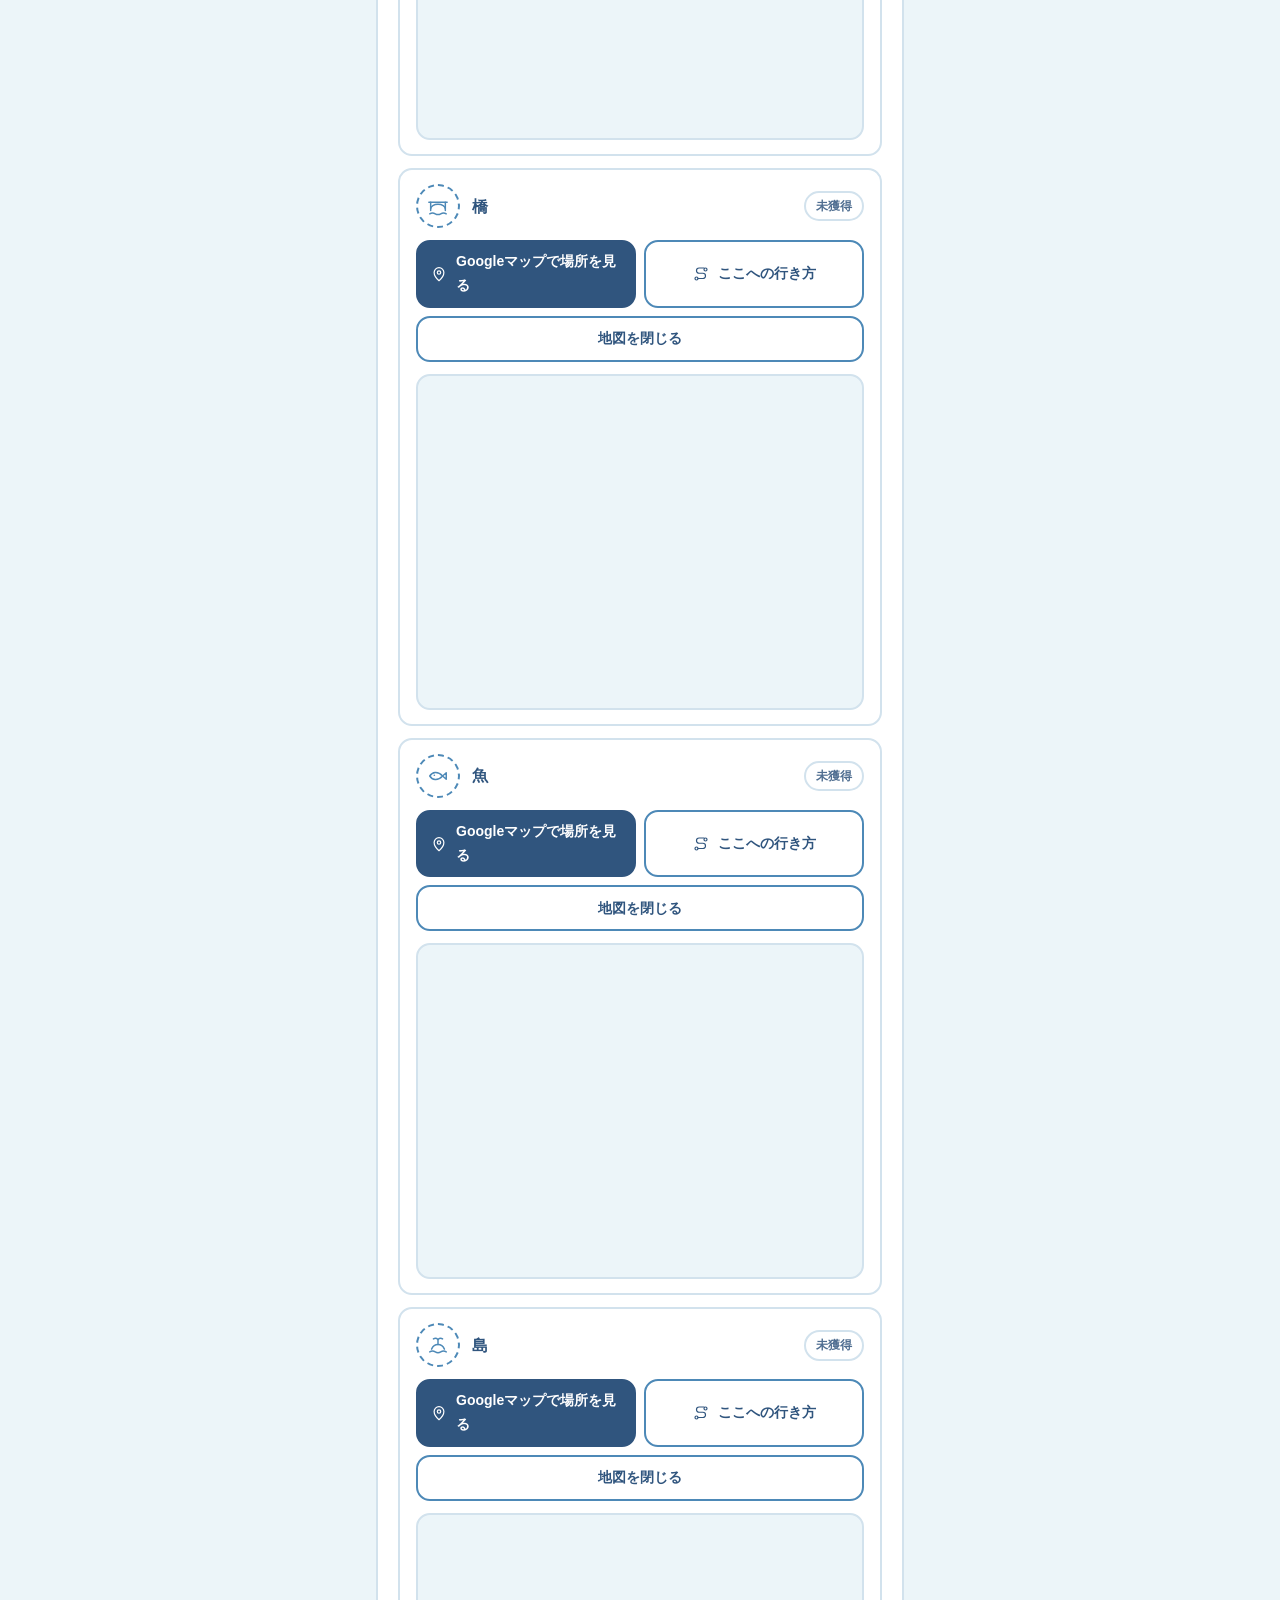
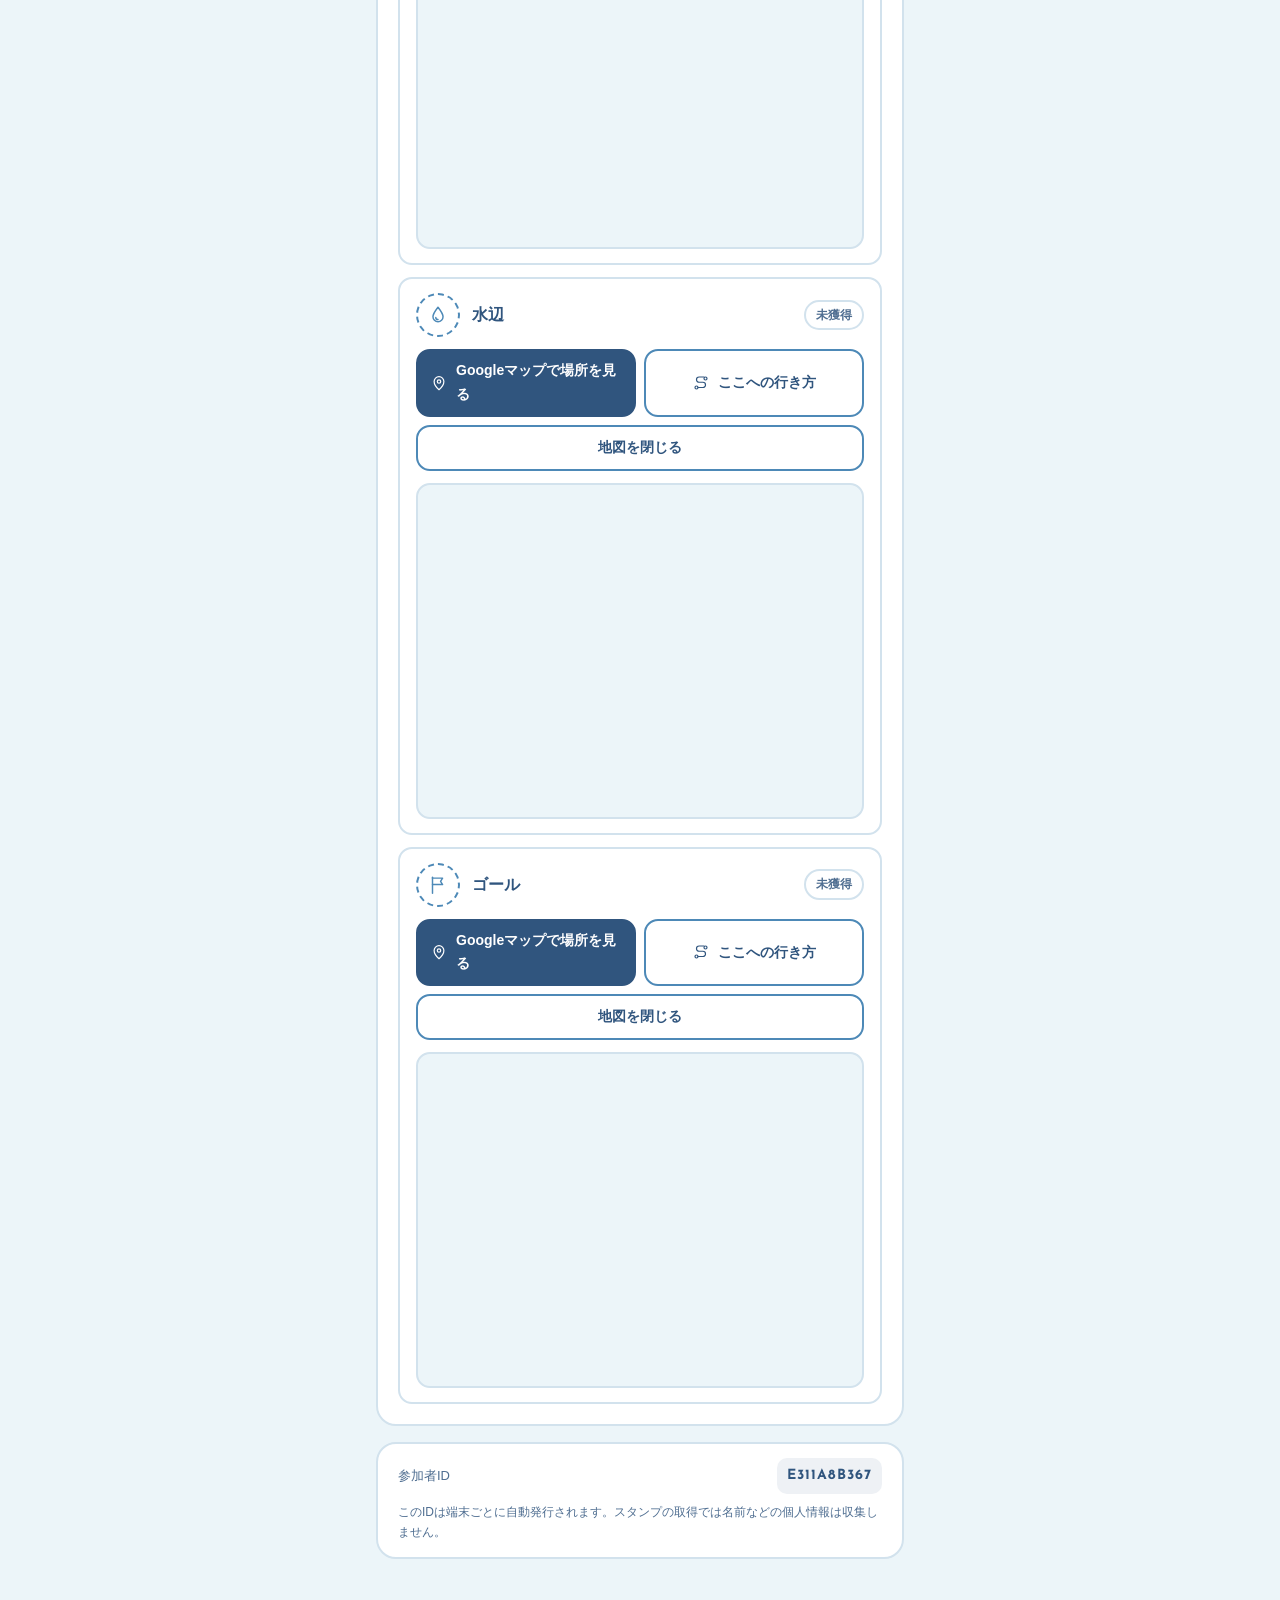
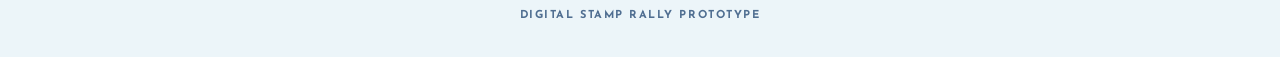
==== commit a3f2ec82: "Googleマップ実装実験01" ====
--- a/index.html
+++ b/index.html
@@ -102,7 +102,7 @@
 
 <footer class="en">DIGITAL STAMP RALLY PROTOTYPE</footer>
 <script src="js/config.js?v=aae7ba99"></script>
-<script src="js/rally-data.js?v=cb92fd01"></script>
-<script src="js/app.js?v=bdc0f8ca"></script>
+<script src="js/rally-data.js?v=d10d59e7"></script>
+<script src="js/app.js?v=4ed0bc99"></script>
 </body>
 </html>
